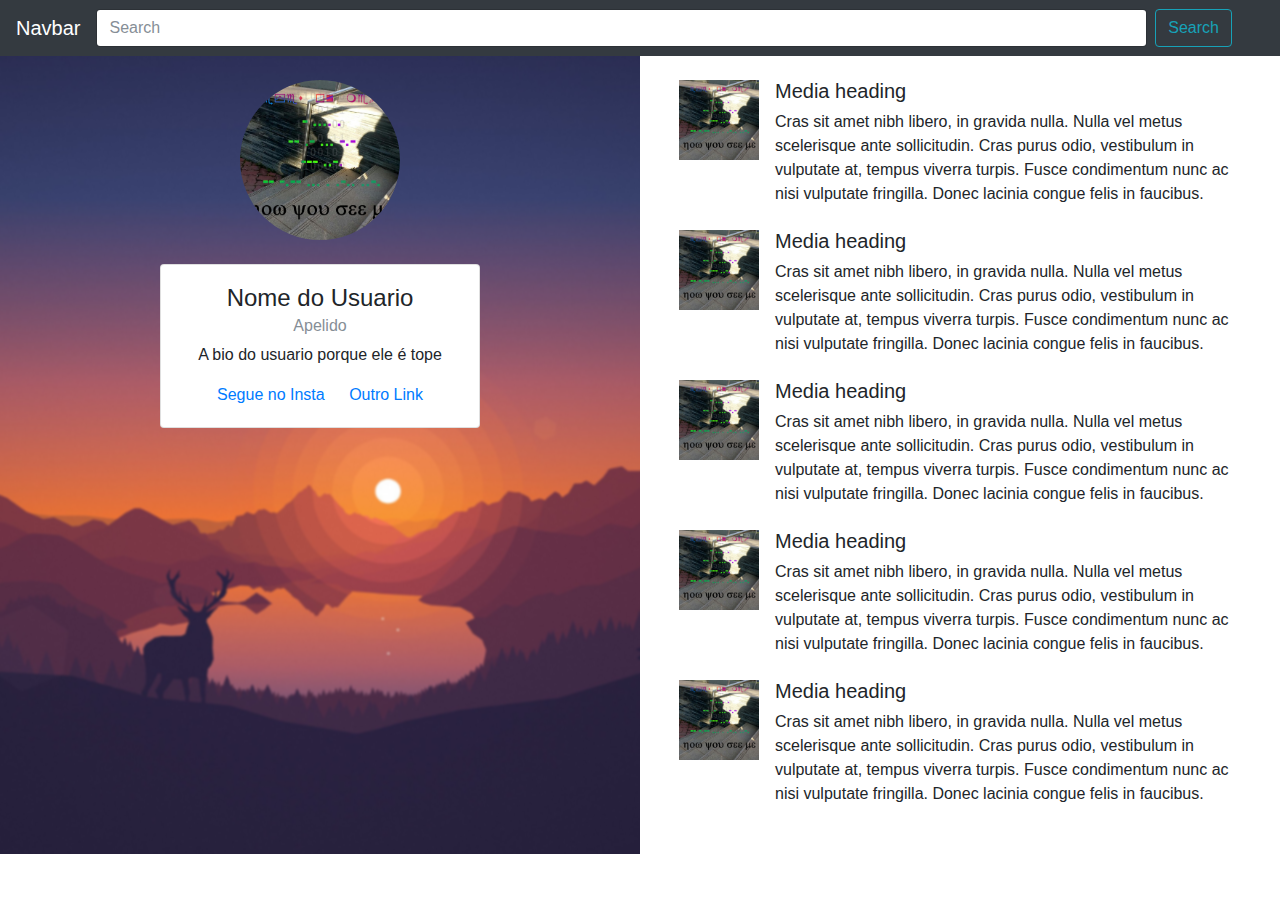
==== perfil.html @ ea93c94a "Add files via upload" ====
<!DOCTYPE html>
<html>
  <head>
    <meta charset="utf-8">
    <title></title>
    <meta name="viewport" content="width=device-width, initial-scale=1">
    <link rel="stylesheet" href="style.css">
    <link rel="stylesheet" href="library/bootstrap.min.css">
  </head>
  <body>
    <header>
      <nav class="navbar navbar-expand-lg navbar-dark bg-dark">
        <a class="navbar-brand" href="#">Navbar</a>
        <button class="navbar-toggler collapsed" type="button" data-toggle="collapse" data-target="#navbarColor01" aria-controls="navbarColor01" aria-expanded="false" aria-label="Toggle navigation">
          <span class="navbar-toggler-icon"></span>
        </button>

        <div class="navbar-collapse collapse" id="navbarColor01" style="">
          <div class="form-inline col-xs-6" style="width: 100% !important ;">
            <input class="form-control mr-sm-2" type="search" placeholder="Search" aria-label="Search" style="width: 90% !important ;">
            <button class="btn btn-outline-info my-2 my-sm-0" type="submit">Search</button>
          </div>
        </div>
      </nav>
    </header>

    <main id="perfil">
      <section id="perfil-inf">
        <img src="eu.jpg" id="foto-usuario">
        <div class="card" style="width: 20rem; margin: 0 auto;">
          <div class="card-body">
            <h4 class="card-title" id="username">Nome do Usuario</h4>
            <h6 class="card-subtitle mb-2 text-muted">Apelido</h6>
            <p class="card-text">A bio do usuario porque ele é tope</p>
            <a href="#" class="card-link">Segue no Insta</a>
            <a href="#" class="card-link">Outro Link</a>
          </div>
        </div>
      </section>
      <section id="posts">
        <div class="container">
          <ul class="list-unstyled">
            <li class="media">
              <img class="mr-3" src="eu.jpg" alt="Generic placeholder image">
              <div class="media-body">
                <h5 class="mt-0">Media heading</h5>
                Cras sit amet nibh libero, in gravida nulla. Nulla vel metus scelerisque ante sollicitudin. Cras purus odio, vestibulum in vulputate at, tempus viverra turpis. Fusce condimentum nunc ac nisi vulputate fringilla. Donec lacinia congue felis in faucibus.
              </div>
            </li>
            <li class="media my-4">
              <img class="mr-3" src="eu.jpg" alt="Generic placeholder image">
              <div class="media-body">
                <h5 class="mt-0">Media heading</h5>
                Cras sit amet nibh libero, in gravida nulla. Nulla vel metus scelerisque ante sollicitudin. Cras purus odio, vestibulum in vulputate at, tempus viverra turpis. Fusce condimentum nunc ac nisi vulputate fringilla. Donec lacinia congue felis in faucibus.
              </div>
            </li>
            <li class="media my-4">
              <img class="mr-3" src="eu.jpg" alt="Generic placeholder image">
              <div class="media-body">
                <h5 class="mt-0">Media heading</h5>
                Cras sit amet nibh libero, in gravida nulla. Nulla vel metus scelerisque ante sollicitudin. Cras purus odio, vestibulum in vulputate at, tempus viverra turpis. Fusce condimentum nunc ac nisi vulputate fringilla. Donec lacinia congue felis in faucibus.
              </div>
            </li>
            <li class="media my-4">
              <img class="mr-3" src="eu.jpg" alt="Generic placeholder image">
              <div class="media-body">
                <h5 class="mt-0">Media heading</h5>
                Cras sit amet nibh libero, in gravida nulla. Nulla vel metus scelerisque ante sollicitudin. Cras purus odio, vestibulum in vulputate at, tempus viverra turpis. Fusce condimentum nunc ac nisi vulputate fringilla. Donec lacinia congue felis in faucibus.
              </div>
            </li>
            <li class="media my-4">
              <img class="mr-3" src="eu.jpg" alt="Generic placeholder image">
              <div class="media-body">
                <h5 class="mt-0">Media heading</h5>
                Cras sit amet nibh libero, in gravida nulla. Nulla vel metus scelerisque ante sollicitudin. Cras purus odio, vestibulum in vulputate at, tempus viverra turpis. Fusce condimentum nunc ac nisi vulputate fringilla. Donec lacinia congue felis in faucibus.
              </div>
            </li>
          </ul>
        </div>
      </section>
    </main>

    <footer>

    </footer>

    <script src="https://code.jquery.com/jquery-3.2.1.slim.min.js" integrity="sha384-KJ3o2DKtIkvYIK3UENzmM7KCkRr/rE9/Qpg6aAZGJwFDMVNA/GpGFF93hXpG5KkN" crossorigin="anonymous"></script>
    <script src="https://cdnjs.cloudflare.com/ajax/libs/popper.js/1.12.3/umd/popper.min.js" integrity="sha384-vFJXuSJphROIrBnz7yo7oB41mKfc8JzQZiCq4NCceLEaO4IHwicKwpJf9c9IpFgh" crossorigin="anonymous"></script>
    <script src="https://maxcdn.bootstrapcdn.com/bootstrap/4.0.0-beta.2/js/bootstrap.min.js" integrity="sha384-alpBpkh1PFOepccYVYDB4do5UnbKysX5WZXm3XxPqe5iKTfUKjNkCk9SaVuEZflJ" crossorigin="anonymous"></script>
    <script src="script.js" charset="utf-8"></script>
  </body>
</html>
---- style.css ----
body,html{
  min-height: 100%;
  margin: 0;
  overflow-x: hidden;
}

nav{
  background-color: #03a9f4;
  min-height: 3em;
}
nav ul{margin: 0;}
nav li{
  display: inline-block;

}

#perfil{
  display: flex;
}


#perfil-inf{
  width: 50%;
  text-align: center;
  padding: 1.5em;
  position: relative;
}

#perfil-inf::before{
  content: "";
  background-image: url('lake-night.jpg');
  background-size: auto 100%;
  background-position:top;
  filter: blur(.05em);
  transform: scale(1.05,1.05);
  width: 100%;
  height: 100%;

  position: absolute;
  top: 0;
  left: 0;
  z-index: -3

}


#posts{
  width: 50%;
  background-color: white;
  padding: 1.5em;
}

#foto-usuario{
  width: 10em;
  border-radius: 50%;
  margin-bottom: 1.5em;
}



#posts img{ width: 5em;}

@media screen and (min-width: 951px){
  #posts{
    max-height: 92vh;
    overflow-y:scroll;
  }

  body,html{
    overflow: hidden !important;
  }
}

@media screen and (max-width: 950px) {
  #perfil{
    display: block;
  }

  #perfil section{
    width: 100%;
  }


}
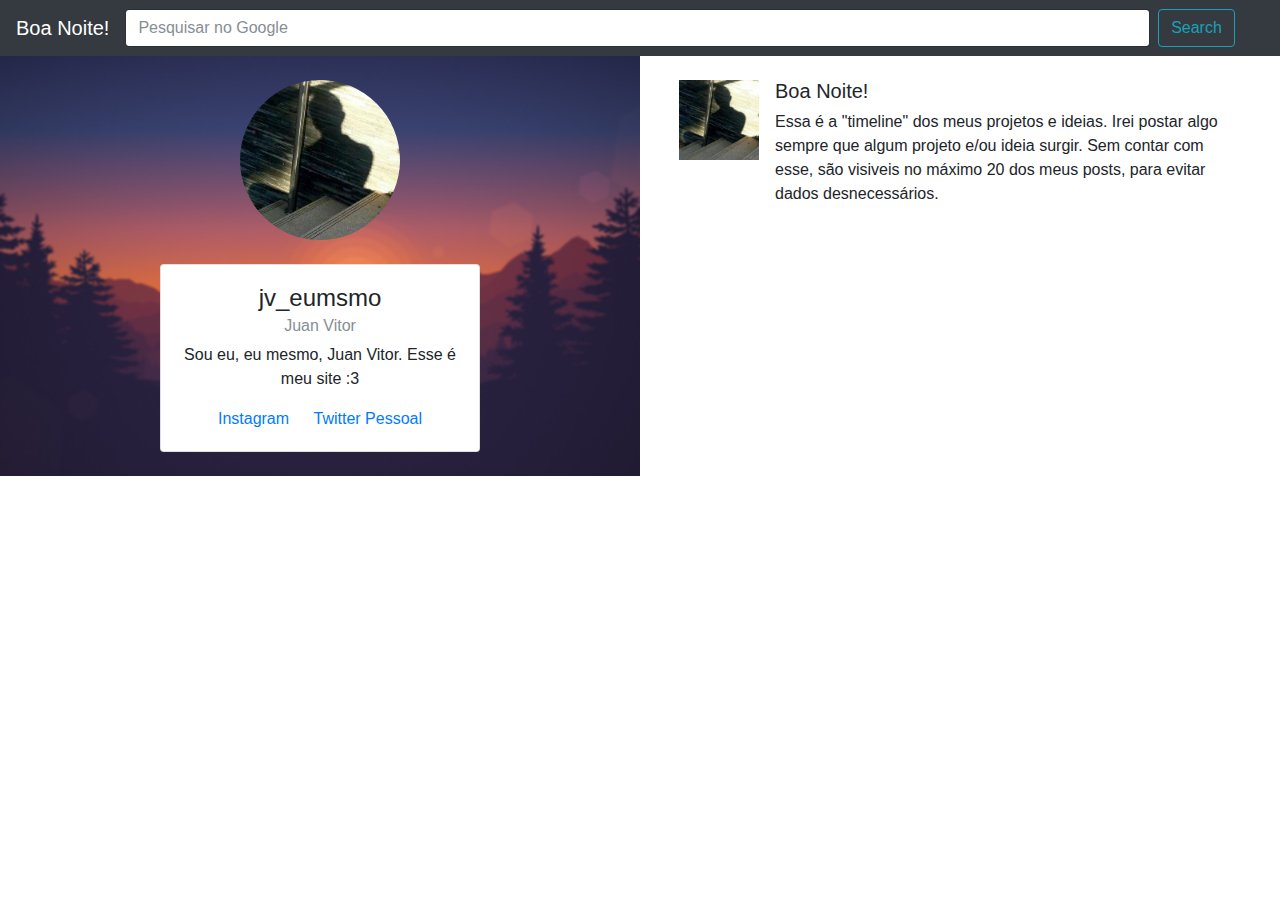
==== commit bf435749: "It's working now! :)" ====
--- a/perfil.html
+++ b/perfil.html
@@ -6,21 +6,24 @@
     <meta name="viewport" content="width=device-width, initial-scale=1">
     <link rel="stylesheet" href="style.css">
     <link rel="stylesheet" href="library/bootstrap.min.css">
+    <link rel="icon" href="eu.jpg" type="image/x-icon"/>
   </head>
   <body>
     <header>
       <nav class="navbar navbar-expand-lg navbar-dark bg-dark">
-        <a class="navbar-brand" href="#">Navbar</a>
-        <button class="navbar-toggler collapsed" type="button" data-toggle="collapse" data-target="#navbarColor01" aria-controls="navbarColor01" aria-expanded="false" aria-label="Toggle navigation">
+        <div class="navbar-collapse collapse" id="navbar-collapse" style="">
+          <a class="navbar-brand mensagem-bom" href="#">Bom Dia!</a>
+        </div>
+        <!--<button class="navbar-toggler collapsed" type="button" data-toggle="collapse" data-target="#navbar-collapse" aria-controls="navbar-collapse" aria-expanded="false" aria-label="Toggle navigation">
           <span class="navbar-toggler-icon"></span>
-        </button>
+        </button>-->
 
-        <div class="navbar-collapse collapse" id="navbarColor01" style="">
-          <div class="form-inline col-xs-6" style="width: 100% !important ;">
-            <input class="form-control mr-sm-2" type="search" placeholder="Search" aria-label="Search" style="width: 90% !important ;">
-            <button class="btn btn-outline-info my-2 my-sm-0" type="submit">Search</button>
-          </div>
+        <div class=" navbar-form col-xs-6" id="pesquisar-holder" style="width: 100% !important ;">
+            <input id="pesquisar-input" class="form-control mr-2" type="search" placeholder="Pesquisar no Google" aria-label="Pesquisar no Google" >
+            <button id="pesquisar-button" class="btn btn-outline-info pull-right" type="submit">Search</button>
         </div>
+  
+
       </nav>
     </header>
 
@@ -30,10 +33,10 @@
         <div class="card" style="width: 20rem; margin: 0 auto;">
           <div class="card-body">
             <h4 class="card-title" id="username">Nome do Usuario</h4>
-            <h6 class="card-subtitle mb-2 text-muted">Apelido</h6>
-            <p class="card-text">A bio do usuario porque ele é tope</p>
-            <a href="#" class="card-link">Segue no Insta</a>
-            <a href="#" class="card-link">Outro Link</a>
+            <h6 class="card-subtitle mb-2 text-muted" id="apelido">Apelido</h6>
+            <p class="card-text" id="bio">A bio do usuario porque ele é tope</p>
+            <a href="https://www.instagram.com/jv_eumsmo/" class="card-link">Instagram</a>
+            <a href="https://twitter.com/jv_eumsmo" class="card-link">Twitter Pessoal</a>
           </div>
         </div>
       </section>
@@ -43,38 +46,19 @@
             <li class="media">
               <img class="mr-3" src="eu.jpg" alt="Generic placeholder image">
               <div class="media-body">
-                <h5 class="mt-0">Media heading</h5>
-                Cras sit amet nibh libero, in gravida nulla. Nulla vel metus scelerisque ante sollicitudin. Cras purus odio, vestibulum in vulputate at, tempus viverra turpis. Fusce condimentum nunc ac nisi vulputate fringilla. Donec lacinia congue felis in faucibus.
+                <h5 class="mt-0 mensagem-bom">Bom dia!</h5>
+                <p>Essa é a "timeline" dos meus projetos e ideias. Irei postar algo sempre que algum projeto e/ou ideia surgir. Sem contar com esse, são visiveis no máximo 20 dos meus posts, para evitar dados desnecessários. </p>
               </div>
             </li>
-            <li class="media my-4">
-              <img class="mr-3" src="eu.jpg" alt="Generic placeholder image">
-              <div class="media-body">
-                <h5 class="mt-0">Media heading</h5>
-                Cras sit amet nibh libero, in gravida nulla. Nulla vel metus scelerisque ante sollicitudin. Cras purus odio, vestibulum in vulputate at, tempus viverra turpis. Fusce condimentum nunc ac nisi vulputate fringilla. Donec lacinia congue felis in faucibus.
-              </div>
-            </li>
-            <li class="media my-4">
-              <img class="mr-3" src="eu.jpg" alt="Generic placeholder image">
-              <div class="media-body">
-                <h5 class="mt-0">Media heading</h5>
-                Cras sit amet nibh libero, in gravida nulla. Nulla vel metus scelerisque ante sollicitudin. Cras purus odio, vestibulum in vulputate at, tempus viverra turpis. Fusce condimentum nunc ac nisi vulputate fringilla. Donec lacinia congue felis in faucibus.
-              </div>
-            </li>
-            <li class="media my-4">
-              <img class="mr-3" src="eu.jpg" alt="Generic placeholder image">
-              <div class="media-body">
-                <h5 class="mt-0">Media heading</h5>
-                Cras sit amet nibh libero, in gravida nulla. Nulla vel metus scelerisque ante sollicitudin. Cras purus odio, vestibulum in vulputate at, tempus viverra turpis. Fusce condimentum nunc ac nisi vulputate fringilla. Donec lacinia congue felis in faucibus.
-              </div>
-            </li>
-            <li class="media my-4">
-              <img class="mr-3" src="eu.jpg" alt="Generic placeholder image">
-              <div class="media-body">
-                <h5 class="mt-0">Media heading</h5>
-                Cras sit amet nibh libero, in gravida nulla. Nulla vel metus scelerisque ante sollicitudin. Cras purus odio, vestibulum in vulputate at, tempus viverra turpis. Fusce condimentum nunc ac nisi vulputate fringilla. Donec lacinia congue felis in faucibus.
-              </div>
-            </li>
+            <div id="formato-post" data-selector='post'>
+              <li class="media my-4">
+                <img class="mr-3" src="eu.jpg" alt="Generic placeholder image">
+                <div class="media-body">
+                  <h5 class="mt-0">%titulo%</h5>
+                  <p>%conteudo%</p>
+                </div>
+              </li>
+            </div>
           </ul>
         </div>
       </section>
@@ -84,9 +68,16 @@
 
     </footer>
 
-    <script src="https://code.jquery.com/jquery-3.2.1.slim.min.js" integrity="sha384-KJ3o2DKtIkvYIK3UENzmM7KCkRr/rE9/Qpg6aAZGJwFDMVNA/GpGFF93hXpG5KkN" crossorigin="anonymous"></script>
-    <script src="https://cdnjs.cloudflare.com/ajax/libs/popper.js/1.12.3/umd/popper.min.js" integrity="sha384-vFJXuSJphROIrBnz7yo7oB41mKfc8JzQZiCq4NCceLEaO4IHwicKwpJf9c9IpFgh" crossorigin="anonymous"></script>
-    <script src="https://maxcdn.bootstrapcdn.com/bootstrap/4.0.0-beta.2/js/bootstrap.min.js" integrity="sha384-alpBpkh1PFOepccYVYDB4do5UnbKysX5WZXm3XxPqe5iKTfUKjNkCk9SaVuEZflJ" crossorigin="anonymous"></script>
+    <!-- Bibliotecas -->
+    <script src="library/jquery.js"></script>
+    <script src="library/popper.js" charset="utf-8"></script>
+    <script src="library/twitterFetcher_min.js" charset="utf-8"></script>
+    <script src="library/bootstrap.min.js"></script>
+    <script src="library/data-formatter.js" charset="utf-8"></script>
+
+    <!-- Script -->
     <script src="script.js" charset="utf-8"></script>
+    <script src="tempo.js" charset="utf-8"></script>
+    <script src="search.js" charset="utf-8"></script>
   </body>
 </html>
--- a/style.css
+++ b/style.css
@@ -11,6 +11,22 @@
 nav ul{margin: 0;}
 nav li{
   display: inline-block;
+}
+
+#navbar-collapse{
+  width:  auto;
+  flex-basis: 0;
+}
+
+#pesquisar-holder{
+  display:  flex; 
+}
+
+#pesquisar-input{
+    width: 90% !important ;
+}
+
+#pesquisar-button{
 
 }
 
@@ -43,7 +59,6 @@
 
 }
 
-
 #posts{
   width: 50%;
   background-color: white;
@@ -71,14 +86,19 @@
   }
 }
 
-@media screen and (max-width: 950px) {
+@media screen and (max-width: 991px) {
   #perfil{
     display: block;
   }
 
   #perfil section{
     width: 100%;
-  }
+  }
+
+  #navbar{
+      margin-top:  1em;
+      margin-bottom:  1ex;
+    }
 
 
 }
